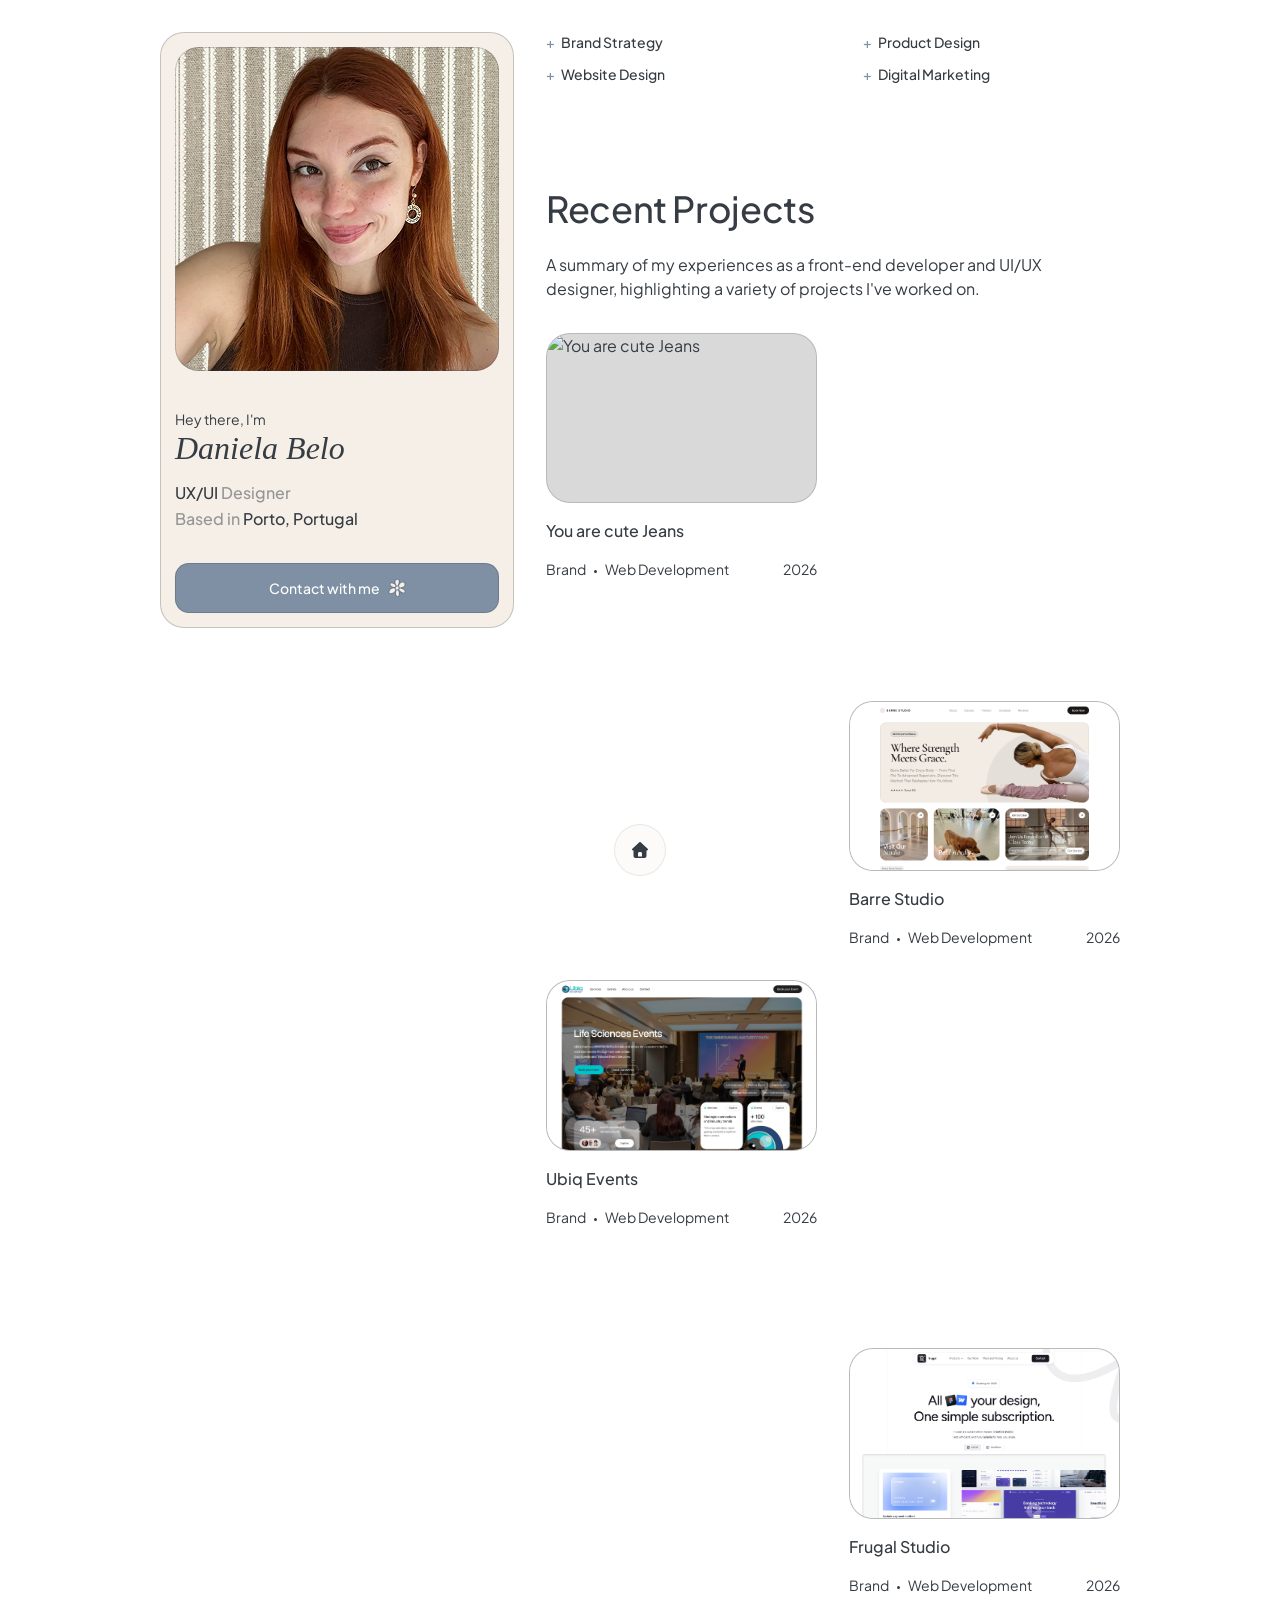
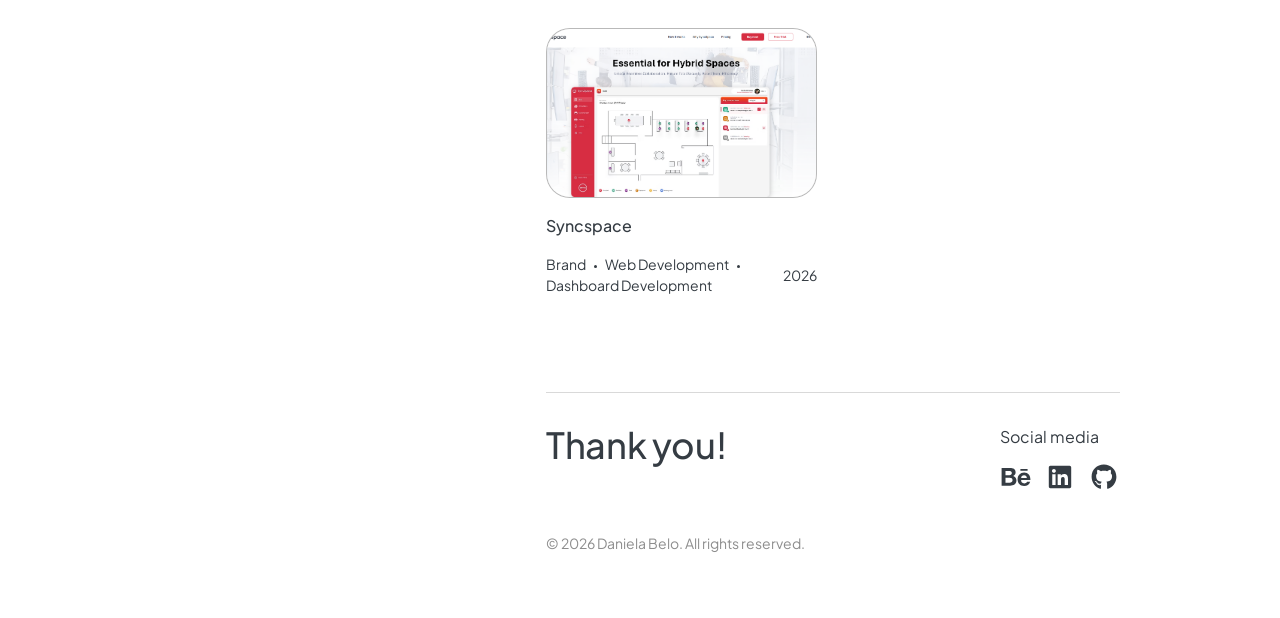
==== works.html @ 89399ab9 "Portfolio" ====
<!DOCTYPE html>
<html lang="en">
<head>
<meta charset="UTF-8">
<meta name="viewport" content="width=device-width, initial-scale=1.0">
<title>Recent Projects — Daniela Belo</title>
<link rel="preconnect" href="https://fonts.googleapis.com">
<link rel="preconnect" href="https://fonts.gstatic.com" crossorigin>
<link href="https://fonts.googleapis.com/css2?family=Plus+Jakarta+Sans:ital,wght@0,300;0,400;0,500;0,600;0,700&display=swap" rel="stylesheet">
<link rel="preconnect" href="https://fonts.googleapis.com">
<link rel="preconnect" href="https://fonts.gstatic.com" crossorigin>
<link href="https://fonts.googleapis.com/css2?family=Cormorant+Garamond:ital,wght@1,600&display=swap" rel="stylesheet">
<link rel="stylesheet" href="style.css">
</head>
<body>

<div class="page">

  <!-- PROFILE CARD (sticky) -->
  <aside class="profile">
    <div class="profile__card">
      <div class="profile__photo"><img src="assets/profile-photo.png" alt="Daniela Belo"></div>
      <div class="profile__info">
        <div class="profile__intro">
          <p class="profile__greeting">Hey there, I'm</p>
          <p class="profile__name">Daniela Belo</p>
        </div>
        <div class="profile__role">
          <p><span>UX/UI</span> <span class="muted">Designer</span></p>
          <p class="muted">Based in <span>Porto, Portugal</span></p>
        </div>
      </div>
      <a href="index.html#contact" class="btn btn--dark">Contact with me <img src="assets/flower3.svg" alt=""></a>
    </div>
  </aside>

  <!-- MAIN CONTENT -->
  <main class="content">

    <section id="home" class="hero">
      <div class="sub-title">
        <span>Brand Strategy</span>
        <span>Product Design</span>
        <span>Website Design</span>
        <span>Digital Marketing</span>
      </div>
    </section>

    <!-- PROJECTS LIST -->
    <section id="projects" class="works">
      <div class="works__intro">
        <h2>Recent Projects</h2>
        <p>A summary of my experiences as a front-end developer and UI/UX designer, highlighting a variety of projects I've worked on.</p>
      </div>

      <div class="works__grid">
        <div class="works__col">
          <a class="work-card" href="projects/project-youarecutejeans.html">
            <div class="work-card__image"><img src="assets/work-jeans.png" alt="You are cute Jeans"></div>
            <div class="work-card__info">
              <p class="work-card__title">You are cute Jeans</p>
              <div class="work-card__meta">
                <span>Brand<i class="dot"></i>Web Development</span>
                <span class="work-card__year">2026</span>
              </div>
            </div>
          </a>
          <a class="work-card" href="projects/project-ubiqevents.html">
            <div class="work-card__image"><img src="assets/work-ubiq.png" alt="Ubiq Events"></div>
            <div class="work-card__info">
              <p class="work-card__title">Ubiq Events</p>
              <div class="work-card__meta">
                <span>Brand<i class="dot"></i>Web Development</span>
                <span class="work-card__year">2026</span>
              </div>
            </div>
          </a>
          <a class="work-card" href="projects/project-syncspace.html">
            <div class="work-card__image"><img src="assets/work-syncspace.png" alt="Syncspace"></div>
            <div class="work-card__info">
              <p class="work-card__title">Syncspace</p>
              <div class="work-card__meta">
                <span>Brand<i class="dot"></i>Web Development<i class="dot"></i>Dashboard Development</span>
                <span class="work-card__year">2026</span>
              </div>
            </div>
          </a>
        </div>
        <div class="works__col works__col--offset">
          <a class="work-card" href="projects/project-barrestudio.html">
            <div class="work-card__image"><img src="assets/work-barre.png" alt="Barre Studio"></div>
            <div class="work-card__info">
              <p class="work-card__title">Barre Studio</p>
              <div class="work-card__meta">
                <span>Brand<i class="dot"></i>Web Development</span>
                <span class="work-card__year">2026</span>
              </div>
            </div>
          </a>
          <a class="work-card" href="projects/project-frugal.html">
            <div class="work-card__image"><img src="assets/work-frugal.png" alt="Frugal Studio"></div>
            <div class="work-card__info">
              <p class="work-card__title">Frugal Studio</p>
              <div class="work-card__meta">
                <span>Brand<i class="dot"></i>Web Development</span>
                <span class="work-card__year">2026</span>
              </div>
            </div>
          </a>
        </div>
      </div>
    </section>

    <!-- FOOTER -->
     <footer id="contact" class="footer">
  <hr class="footer__line">
  <div class="footer__row">
    <h2>Thank you!</h2>
    <div class="footer__social">
      <p>Social media</p>
      <div class="footer__icons">
        <a href="https://www.behance.net/bydanab" aria-label="Behance"><img src="assets/icon-behance.svg" alt="Behance"></a>
        <a href="https://www.linkedin.com/in/danabelo/" aria-label="LinkedIn"><img src="assets/icon-linkedin.svg" alt="LinkedIn"></a>
        <a href="https://github.com/bydanabelo" aria-label="GitHub"><img src="assets/icon-github.svg" alt="GitHub"></a>
      </div>
    </div>
  </div> 
  <p class="footer__credits">© 2026 Daniela Belo. All rights reserved.</p>
</footer>

  </main>

</div>

<!-- FLOATING MENU -->
<nav class="menu" aria-label="Menu">
  <img src="assets/house.svg" class="menu__icon" alt="Home" />
  
  <a href="#home">Home</a>
  <a href="#services">About</a>
  <a href="works.html">Projects</a>
</nav>

<script src="script.js"></script>
</body>
</html>
---- style.css ----
:root {
  --bg: #ffffff;
  --text: #353C43;
  --text-muted: #8d8d8d;
  --border: rgba(0,0,0,0.15);
  --card-bg: #ebebeb;
  --pill-bg: #cdcdcd;
  --dark: #111111;
  --dark-card: #515151;
  --radius-lg: 24px;
  --radius-md: 14px;
  --content-max: 736px;
}

* { margin: 0; padding: 0; box-sizing: border-box; }

html { scroll-behavior: smooth; }

.reveal {
  opacity: 0;
  transform: translateY(24px);
  transition: opacity 0.6s ease, transform 0.6s ease;
}
.reveal--visible {
  opacity: 1;
  transform: translateY(0);
}
@media (prefers-reduced-motion: reduce) {
  .reveal { opacity: 1; transform: none; transition: none; }
}

.works__col .work-card:nth-child(2) { transition-delay: 0.08s; }
.works__col .work-card:nth-child(3) { transition-delay: 0.16s; }
.services__list .service-card:nth-child(2) { transition-delay: 0.08s; }
.services__list .service-card:nth-child(3) { transition-delay: 0.16s; }
.timeline__list .exp-card:nth-child(2),
.freelancing__list .exp-card:nth-child(2) { transition-delay: 0.08s; }
.timeline__list .exp-card:nth-child(3) { transition-delay: 0.16s; }
.stats .stat:nth-child(2) { transition-delay: 0.06s; }
.stats .stat:nth-child(3) { transition-delay: 0.12s; }
.stats .stat:nth-child(4) { transition-delay: 0.18s; }

body {
  font-family: 'Plus Jakarta Sans', sans-serif;
  color: var(--text);
  background: var(--bg);
  line-height: 1.5;
}

a { text-decoration: none; color: inherit; }

h1, h2, h3 { font-weight: 500; line-height: 1.1; }

.dot {
  display: inline-block;
  width: 3px;
  height: 3px;
  border-radius: 50%;
  background: currentColor;
  margin: 0 8px;
  vertical-align: middle;
}

.plus { font-style: normal; margin-right: 4px; }

/* Buttons */
.btn {
  display: inline-flex;
  align-items: center;
  justify-content: center;
  width: 100%;
  padding: 0.85rem 1rem;
  border-radius: var(--radius-md);
  font-weight: 500;
  font-size: 0.875rem;
}
.btn--dark { background: var(--dark); color: #fff; gap: 8px; transition: filter 0.3s ease; }
.btn--dark img { width: 18px; height: 18px; }
.btn--dark:hover { filter: brightness(1.2); }

/* Page layout */
.page {
  max-width: 1440px;
  margin: 0 auto;
  padding: 32px 160px 0;
  display: flex;
  gap: 32px;
  align-items: stretch;
}

/* Profile card */
.profile { flex: 0 0 352px; }
.profile__card {
  position: sticky;
  top: 32px;
  border-radius: 24px;
  border: 1px solid rgba(53, 60, 67, 0.25);
  background: #F5EFE7;
  padding: 14px;
  display: flex;
  flex-direction: column;
  gap: 32px;
}

.profile__photo {
  border-radius: 24px;
}

.profile__info { 
  display: flex; 
  flex-direction: column; 
  gap: 14px;
 }

.profile__intro { 
  display: flex; 
  flex-direction: column;
  }

.profile__greeting { 
  font-size: 0.875rem; 
}

.profile__name { 
  color: #353C43;
  font-family: Cormorant;
  font-size: 2rem;
font-style: italic;
font-weight: 500;
line-height: normal;
}

.profile__role {
   display: flex; 
   flex-direction: column; 
   gap: 2px; 
   font-size: 1rem; 
   font-weight: 500; 
  }

.profile__role .muted { 
color: rgba(53, 60, 67, 0.50);; 
}
.profile__role span { 
  color: var(--text); 
}

.btn--dark {
border-radius: 14px;
border: 1px solid rgba(53, 60, 67, 0.25);
background: #7F90A4;
}
/* Content */
.content {
  flex: 1;
  max-width: var(--content-max);
  display: flex;
  flex-direction: column;
}
.content section {
  padding-top: 104px;
}
.content section:first-child { padding-top: 0; }
.content h2 {
  font-size: 2.25rem;
  letter-spacing: -0.01em;
}

/* Hero */
.sub-title {
  display: grid;
  grid-template-columns: repeat(2, auto);
  gap: 11px 68px;
  font-size: 0.875rem;
  font-weight: 500;
}

.sub-title span::before {
  content: "+";
  margin-right: 6px;
  color: #7F90A4;
}
.hero h1 {
  font-size: 2.25rem;
  margin-top: 104px;
  margin-bottom: 2rem;
  max-width: 500px;
}
.hero__text {
  font-size: 0.875rem;
  font-weight: 400;
  max-width: 544px;
}

span.font-cormorant { 
  font-family: 'Cormorant', serif; 
  font-style: italic;
  font-weight: 500;
  font-size: 3.2rem;
  line-height: normal;
}

/* Works */
.works__header {
  display: flex;
  justify-content: space-between;
  align-items: center;
  margin-bottom: 2rem;
}

.works__header h2 { max-width: 234px; 
}

.works__intro { margin-bottom: 2rem; display: flex; flex-direction: column; gap: 1.5rem; }
.works__intro p { font-size: 1rem; color: var(--text); max-width: 551px; }
.link-arrow { font-size: 0.875rem; font-weight: 500; color: var(--text-muted); white-space: nowrap; }
.link-arrow:hover { color: var(--text); }
.works__grid {
  display: grid;
  grid-template-columns: 1fr 1fr;
  gap: 32px;
  align-items: start;
}
.works__col { display: flex; flex-direction: column; gap: 400px; }
.works__col--offset { margin-top: 368px; }
.work-card { display: flex; flex-direction: column; gap: 16px; }
.work-card__image {
  width: 100%;
  aspect-ratio: 448 / 282;
  background: #d9d9d9;
  border: 1px solid var(--border);
  border-radius: var(--radius-lg);
  overflow: hidden;
}
.work-card__image img {
  width: 100%;
  height: 100%;
  object-fit: cover;
  object-position: top;
  display: block;
  transition: transform 0.3s ease;
}
.work-card:hover .work-card__image img { transform: scale(1.03); }
.work-card__info { display: flex; flex-direction: column; gap: 16px; }
.work-card__title { font-size: 1rem; font-weight: 500; }
.work-card__meta {
  display: flex;
  justify-content: space-between;
  align-items: center;
  font-size: 0.875rem;
  color: var(--text);
}
.work-card__year { white-space: nowrap; }

/* Services */
.services h2 { margin-bottom: 2rem; 
  max-width: 234px; 
}
.services__list { display: flex; flex-direction: column; gap: 16px; }
.service-card {
  background: #F5EFE7;
  border: 1px solid var(--border);
  border-radius: var(--radius-md);
  padding: 26px;
  cursor: pointer;
  transition: background 0.3s ease, color 0.3s ease;
  color: #7A8B9B;
}
.service-card.is-open { 
  background: #7F90A4; 
  color: #F2ECE4; 
}

.service-card__top {
  display: flex;
  justify-content: space-between;
  align-items: center;
  gap: 1rem;
  flex-wrap: wrap;
}
.service-card h3 { font-size: 1.5rem; }
.service-card__tags { display: flex; gap: 14px; flex-wrap: wrap; }
.service-card__tags span {
  display: inline-flex;
  align-items: center;
  background: #EDE7DF;
  color: rgba(53, 60, 67, 0.50);
  border-radius: 100px;
  border: 1px solid rgba(53, 60, 67, 0.25);
  padding: 10px 14px;
  font-size: 0.875rem;
  font-weight: 400;
  white-space: nowrap;
  transition: background 0.3s ease;
}
.service-card.is-open .service-card__tags span { 
  background: rgba(53, 60, 67, 0.25); 
  border: 1px solid rgba(53, 60, 67, 0.15);
  color: #F2ECE4;
}

.service-card__reveal {
  display: grid;
  grid-template-rows: 0fr;
  margin-top: 0;
  transition: grid-template-rows 0.55s cubic-bezier(0.22, 1, 0.36, 1), margin-top 0.45s cubic-bezier(0.22, 1, 0.36, 1);
}
.service-card.is-open .service-card__reveal {
  grid-template-rows: 1fr;
  margin-top: 2rem;
}
.service-card__desc {
  max-width: 376px;
  font-size: 0.875rem;
  min-height: 0;
  overflow: hidden;
  opacity: 0;
  transform: translateY(8px);
  transition: opacity 0.4s ease 0.05s, transform 0.5s cubic-bezier(0.22, 1, 0.36, 1) 0.05s;
  margin-left: auto;
}
.service-card.is-open .service-card__desc {
  opacity: 1;
  transform: translateY(0);
}

/* Experience / Freelancing shared */
.experience h2, .freelancing h2 { margin-bottom: 2rem;
max-width: 234px; }
.timeline { position: relative; }
.timeline__rail {
  position: absolute;
  top: 0;
  bottom: 0;
  left: 14px;
  width: 2px;
  background: #BCB8B3;
  overflow: hidden;
}
.timeline__progress {
  position: absolute;
  left: 0;
  top: 0;
  width: 100%;
  height: 0;
  background: rgba(53, 60, 67, 1);
  transition: height 0.3s cubic-bezier(0.22, 1, 0.36, 1);
}
.timeline__list {
  display: flex;
  flex-direction: column;
  gap: 24px;
  padding-left: 96px;
}
.freelancing__list {
  display: flex;
  flex-direction: column;
  gap: 24px;
}
.timeline__list .exp-card::before { display: none; }

/* Peças de xadrez na timeline */
.exp-card__piece {
  position: absolute;
  left: -100px;
  top: 19px;
  width: 38px;
  height: 38px;
  display: flex;
  align-items: center;
  justify-content: center;
  background: var(--bg);
  border-radius: 50%;
  color: #BCB8B3;
  transition: color 0.45s ease, transform 0.45s ease;
  z-index: 2;
}
.exp-card__piece svg { width: 30px; height: 30px; display: block; }
.timeline__list .exp-card.is-active .exp-card__piece {
  color: rgba(53, 60, 67, 1);
  transform: scale(1.08);
}
.exp-card {
  background: #F5EFE7;
  border: 1px solid var(--border);
  border-radius: var(--radius-md);
  padding: 26px;
  display: flex;
  flex-direction: column;
  gap: 2rem;
  position: relative;
}
.exp-card h3 { font-size: 1.5rem; }
.exp-card__desc { font-size: 1rem; max-width: 533px; }
.exp-card__meta {
  display: flex;
  justify-content: space-between;
  align-items: center;
  flex-wrap: wrap;
  gap: 1rem;
}
.exp-card__tags { display: flex; gap: 32px; flex-wrap: wrap; }
.exp-card__tags span, .exp-card__period {
border-radius: 100px;
border: 1px solid rgba(53, 60, 67, 0.25);
background: #7F90A4;
  padding: 10px 14px;
  font-size: 0.875rem;
  font-weight: 500;
  white-space: nowrap;
  color: #F5EFE7;
}
.exp-card__logo {
  position: absolute;
  top: 26px;
  right: 26px;
  object-fit: contain;
  border-radius: 10px;
}
.exp-card__logo--wide { width: auto; max-width: 180px; height: 40px; border-radius: 6px; }

/* Project detail page */
.project { display: flex; flex-direction: column; gap: 60px; }
.project__image {
  width: 100%;
  aspect-ratio: 736 / 369;
  background: #d9d9d9;
  border: 1px solid var(--border);
  border-radius: var(--radius-lg);
  overflow: hidden;
}
.project__image img,
.project__image video,
.project__image iframe { 
  width: 100%; 
  height: 100%; 
  object-fit: cover; 
  object-position: top; 
  display: block;
   border: 0; 
  }

.project__image--tall { aspect-ratio: 736 / 369; object-position: center; }
.project__pair { display: flex; gap: 32px; }
.project__pair .project__image { flex: 1; aspect-ratio: 352 / 369; }
.project__block { display: flex; flex-direction: column; gap: 1rem; }
.project__block h3 { font-size: 1.5rem; }
.project__block p { font-size: 0.875rem; }
.project__block ul { 
  padding-left: 1.25rem; 
  display: flex; 
  flex-direction: column; 
  gap: 0.5rem; 
  font-size: 0.875rem; 
}

.scope-list li { margin-bottom: 0.6rem; line-height: 1.5; }
.scope-list li ul { margin-top: 1rem; }


.project__meta { font-size: 0.875rem; }

/* Footer */
.footer { padding-top: 96px; padding-bottom: 4rem; }
.footer__line { border: none; border-top: 1px solid var(--border); margin-bottom: 32px; }
.footer__row {
  display: flex;
  justify-content: space-between;
  align-items: flex-start;
  gap: 2rem;
}
.footer__row h2 { font-size: 2.25rem; }

.footer__social { display: flex; flex-direction: column; gap: 12px; align-items: flex-start; }
.footer__social p { font-size: 1rem; margin: 0; }

/* New container style to align icons side-by-side */
.footer__icons {
  display: flex;
  gap: 12px; /* Space between icons */
}

.footer__social a {
  width: 32px;
  height: 32px;
  display: flex;
  align-items: center;
  justify-content: center;
}
.footer__social img { width: 32px; height: 32px; }

/* Changed text-align to left to match your screenshot */
.footer__credits { margin-top: 2.5rem; font-size: 0.875rem; color: var(--text-muted); text-align: left; }


/* Floating menu */
.menu {
  position: fixed;
  bottom: 24px;
  left: 50%;
  transform: translateX(-50%);
  display: flex;
  align-items: center;
  justify-content: center;
  gap: 0;
  width: 52px;
  height: 52px;
  padding: 0;
 background: rgba(245, 239, 231, 0.25);
  backdrop-filter: blur(10px);
  -webkit-backdrop-filter: blur(10px);
  border: 1px solid rgba(53, 60, 67, 0.10);
  border-radius: 100px;
  font-size: 0.875rem;
  font-weight: 500;
  text-transform: uppercase;
  white-space: nowrap;
  overflow: hidden;
  z-index: 100;
  transition: width 0.55s cubic-bezier(0.68, -0.45, 0.27, 1.45),
              gap 0.45s cubic-bezier(0.68, -0.45, 0.27, 1.45),
              padding 0.45s cubic-bezier(0.68, -0.45, 0.27, 1.45);
}
.menu:hover,
.menu:focus-within {
  width: 300px;
  gap: 24px;
  padding: 0 24px;
}
.menu__icon {
  position: absolute;
  left: 50%;
  top: 50%;
  width: 20px; 
  height: 20px;
  transform: translate(-50%, -50%); 
  color: #353C43; 
  transition: opacity 0.25s ease; 
}
.menu:hover .menu__icon,
.menu:focus-within .menu__icon { opacity: 0; }
.menu a {
  opacity: 0;
  max-width: 0;
  overflow: hidden;
  transform: translateY(6px);
  transition: opacity 0.3s ease, max-width 0.45s cubic-bezier(0.22, 1, 0.36, 1), transform 0.4s cubic-bezier(0.22, 1, 0.36, 1), color 0.2s ease;
}
.menu:hover a,
.menu:focus-within a {
  opacity: 1;
  max-width: 120px;
  transform: translateY(0);
}
.menu:hover a:nth-child(3),
.menu:focus-within a:nth-child(3) { transition-delay: 0.06s; }
.menu:hover a:nth-child(4),
.menu:focus-within a:nth-child(4) { transition-delay: 0.12s; }
.menu a:hover { color: #7F90A4; }

/* Responsive */
@media (max-width: 1100px) {
  .page { padding: 24px 32px 32px; gap: 40px; }
  .content { max-width: none; }
}

@media (max-width: 900px) {
  .page { flex-direction: column; padding-bottom: 100px; }
  .content { order: 1; }
  .profile { flex: none; width: 100%; max-width: 360px; }
  .profile__card { position: static; }
  .works__grid { grid-template-columns: 1fr; }
  .works__col--offset { margin-top: 0; }
  .works__col { gap: 32px; }
  .timeline__list { padding-left: 0; }
  .timeline__rail { display: none; }
  .timeline__list .exp-card::before { display: none; }
  .exp-card__piece { display: none; }
  .exp-card__tags { gap: 12px; }
  .project__pair { flex-direction: column; }
}

@media (min-width: 2200px) {
  :root { --content-max: 880px; }
  .page { max-width: 1700px; }
}

@media (max-width: 600px) {
  .sub-title { grid-template-columns: 1fr; gap: 11px; }
  .hero h1, .works__header h2, .services h2, .footer__row h2 { font-size: 1.75rem; }
  .footer__row { flex-direction: column; gap: 1.5rem; }
  .menu { width: auto; height: auto; gap: 16px; padding: 12px 18px; font-size: 0.75rem; overflow: visible; }
  .menu__icon { display: none; }
  .menu a { opacity: 1; max-width: none; transform: none; }
}
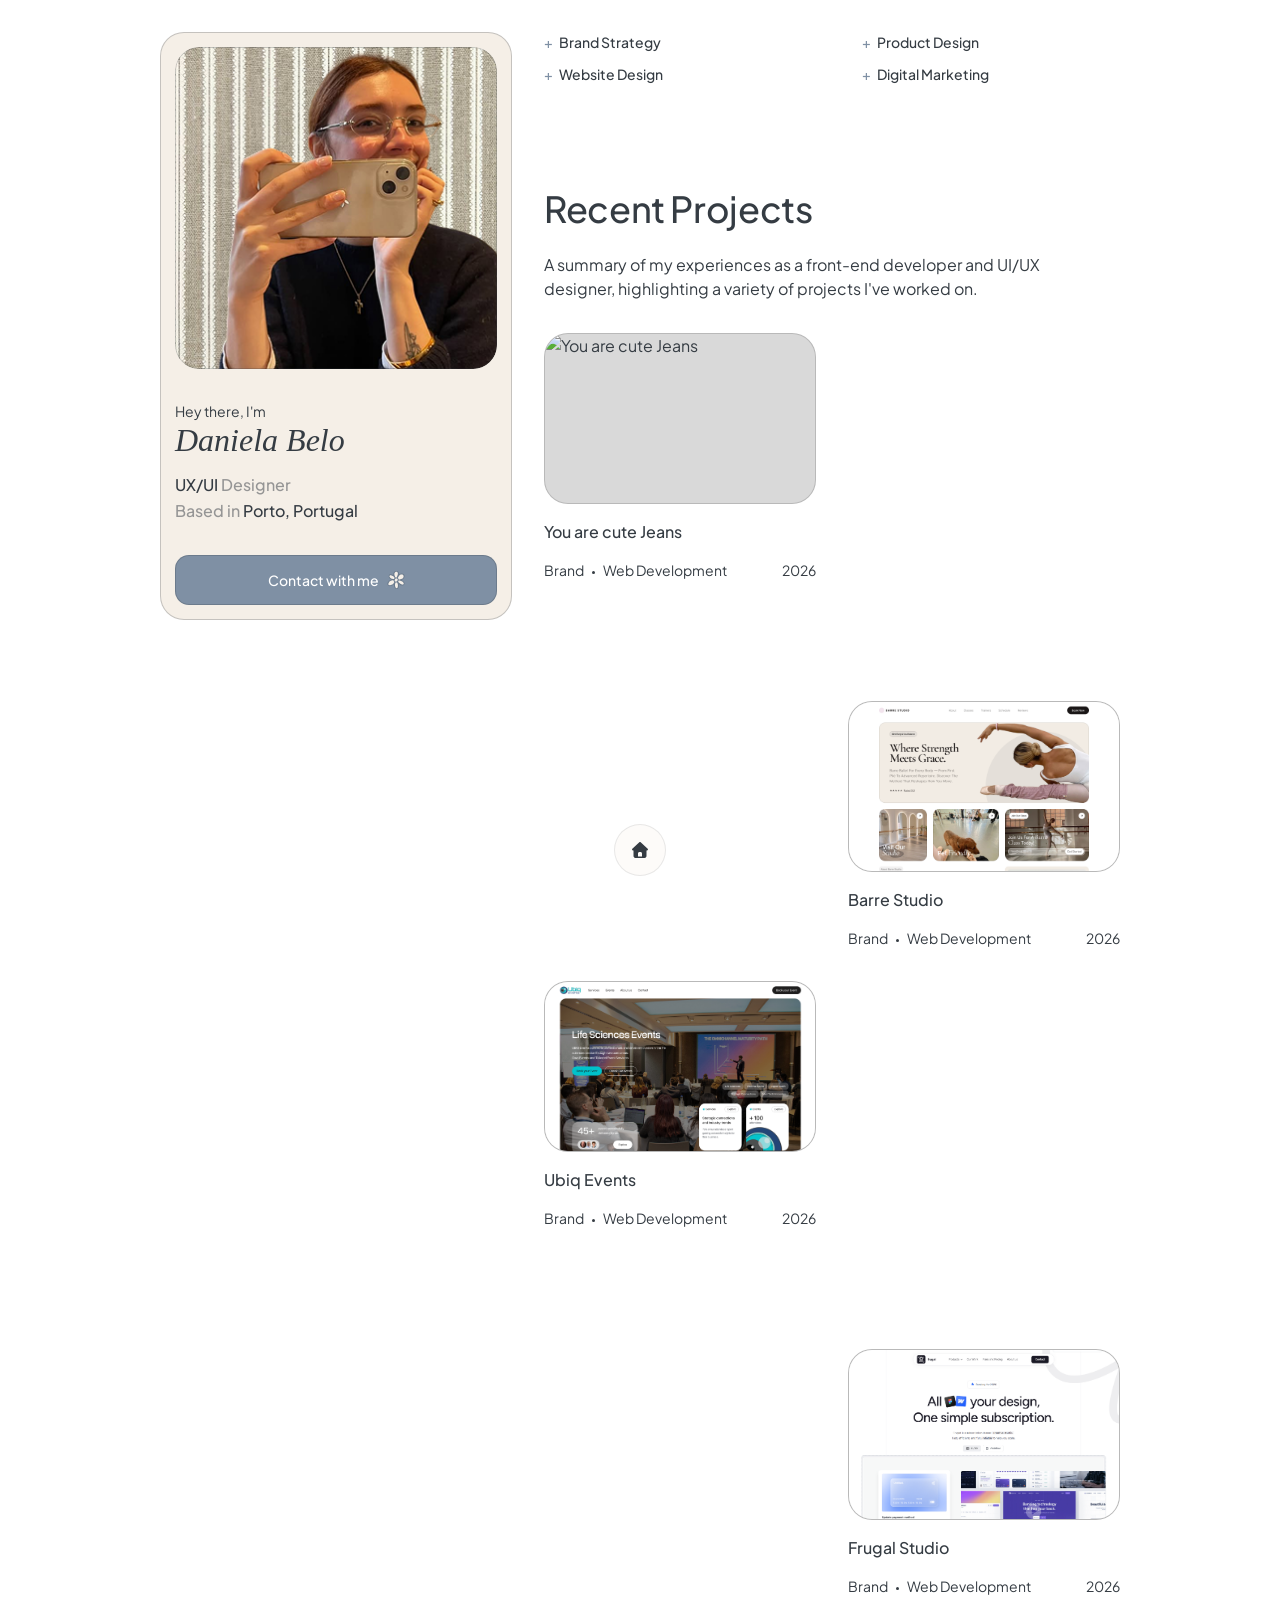
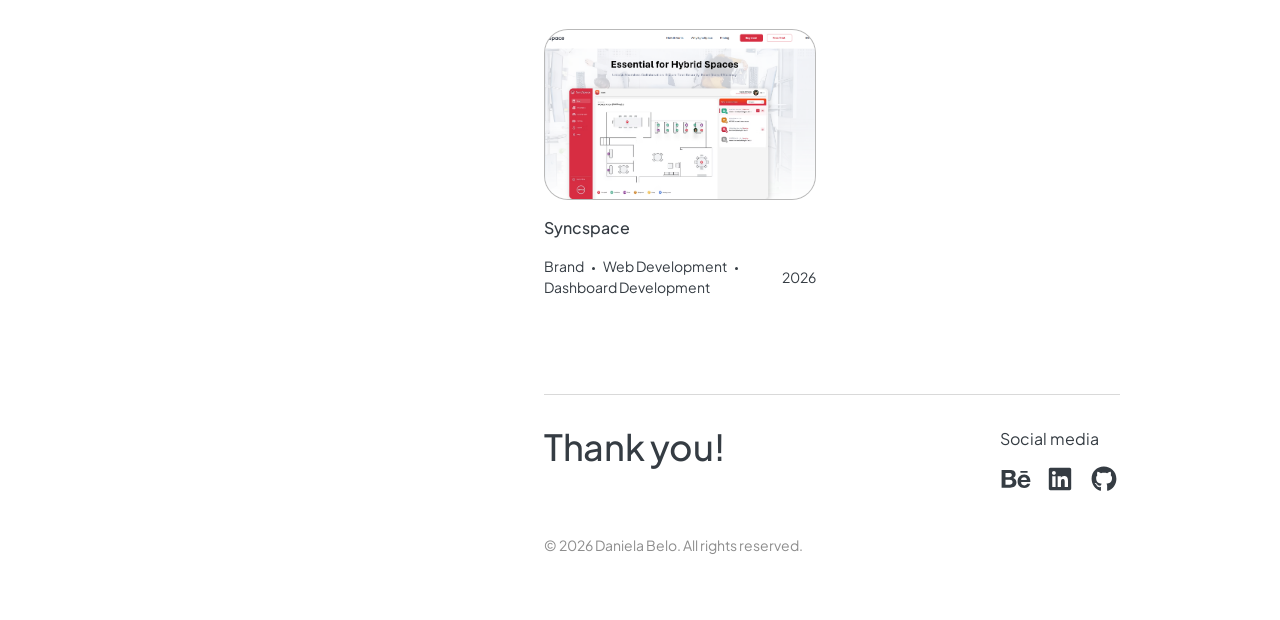
==== commit 395bea4e: "icon_svg_link" ====
--- a/works.html
+++ b/works.html
@@ -4,6 +4,7 @@
 <meta charset="UTF-8">
 <meta name="viewport" content="width=device-width, initial-scale=1.0">
 <title>Recent Projects — Daniela Belo</title>
+<link rel="icon" type="image/svg+xml" href="assets/flower3.svg">
 <link rel="preconnect" href="https://fonts.googleapis.com">
 <link rel="preconnect" href="https://fonts.gstatic.com" crossorigin>
 <link href="https://fonts.googleapis.com/css2?family=Plus+Jakarta+Sans:ital,wght@0,300;0,400;0,500;0,600;0,700&display=swap" rel="stylesheet">
--- a/style.css
+++ b/style.css
@@ -104,6 +104,14 @@
 
 .profile__photo {
   border-radius: 24px;
+  aspect-ratio: 1 / 1;
+  overflow: hidden;
+}
+.profile__photo img {
+  width: 100%;
+  height: 100%;
+  object-fit: cover;
+  display: block;
 }
 
 .profile__info { 
@@ -415,7 +423,6 @@
   top: 26px;
   right: 26px;
   object-fit: contain;
-  border-radius: 10px;
 }
 .exp-card__logo--wide { width: auto; max-width: 180px; height: 40px; border-radius: 6px; }
 
@@ -566,9 +573,12 @@
 
 @media (max-width: 900px) {
   .page { flex-direction: column; padding-bottom: 100px; }
-  .content { order: 1; }
-  .profile { flex: none; width: 100%; max-width: 360px; }
+  .content { display: contents; }
+  .hero { display: contents; }
+  .sub-title { order: -2; }
+  .profile { flex: none; width: 100%; max-width: 360px; order: -1; }
   .profile__card { position: static; }
+  .hero h1 { margin-top: 0; margin-bottom: 0; }
   .works__grid { grid-template-columns: 1fr; }
   .works__col--offset { margin-top: 0; }
   .works__col { gap: 32px; }
@@ -576,6 +586,8 @@
   .timeline__rail { display: none; }
   .timeline__list .exp-card::before { display: none; }
   .exp-card__piece { display: none; }
+  .exp-card__logo { position: static; align-self: flex-start; width: auto; max-height: 40px; }
+  .exp-card h3 { order: -1; }
   .exp-card__tags { gap: 12px; }
   .project__pair { flex-direction: column; }
 }
@@ -589,7 +601,22 @@
   .sub-title { grid-template-columns: 1fr; gap: 11px; }
   .hero h1, .works__header h2, .services h2, .footer__row h2 { font-size: 1.75rem; }
   .footer__row { flex-direction: column; gap: 1.5rem; }
-  .menu { width: auto; height: auto; gap: 16px; padding: 12px 18px; font-size: 0.75rem; overflow: visible; }
+  .menu,
+  .menu:hover,
+  .menu:focus-within {
+    width: auto;
+    height: auto;
+    gap: 16px;
+    padding: 12px 18px;
+    font-size: 0.75rem;
+    overflow: visible;
+    transition: none;
+  }
   .menu__icon { display: none; }
-  .menu a { opacity: 1; max-width: none; transform: none; }
+  .menu a {
+    opacity: 1;
+    max-width: none;
+    transform: none;
+    transition: color 0.2s ease;
+  }
 }
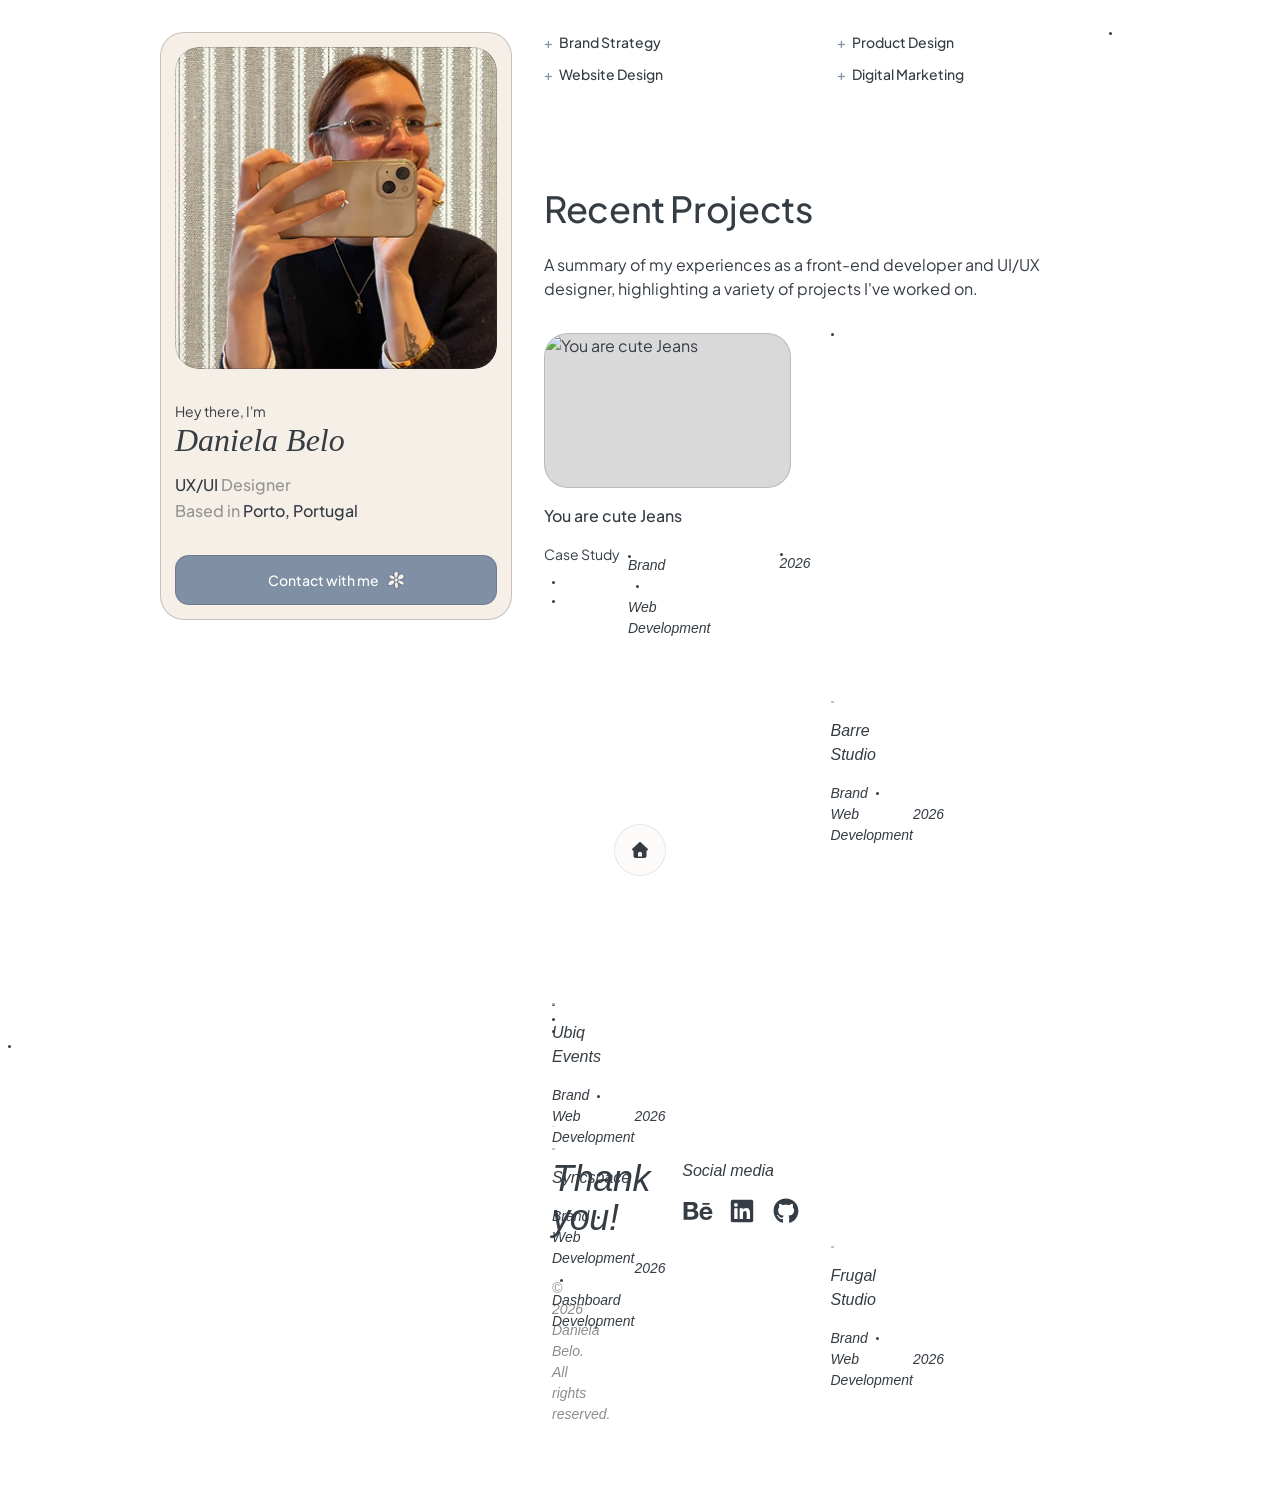
==== commit 63d4305d: "project__bettertext" ====
--- a/works.html
+++ b/works.html
@@ -31,7 +31,7 @@
           <p class="muted">Based in <span>Porto, Portugal</span></p>
         </div>
       </div>
-      <a href="index.html#contact" class="btn btn--dark">Contact with me <img src="assets/flower3.svg" alt=""></a>
+      <a href="mailto:dabelo1997@gmail.com" class="btn btn--dark">Contact with me <img src="assets/flower3.svg" alt=""></a>
     </div>
   </aside>
 
@@ -61,7 +61,7 @@
             <div class="work-card__info">
               <p class="work-card__title">You are cute Jeans</p>
               <div class="work-card__meta">
-                <span>Brand<i class="dot"></i>Web Development</span>
+                <span>Case Study<i class="dot"> Brand<i class="dot"></i>Web Development</span>
                 <span class="work-card__year">2026</span>
               </div>
             </div>
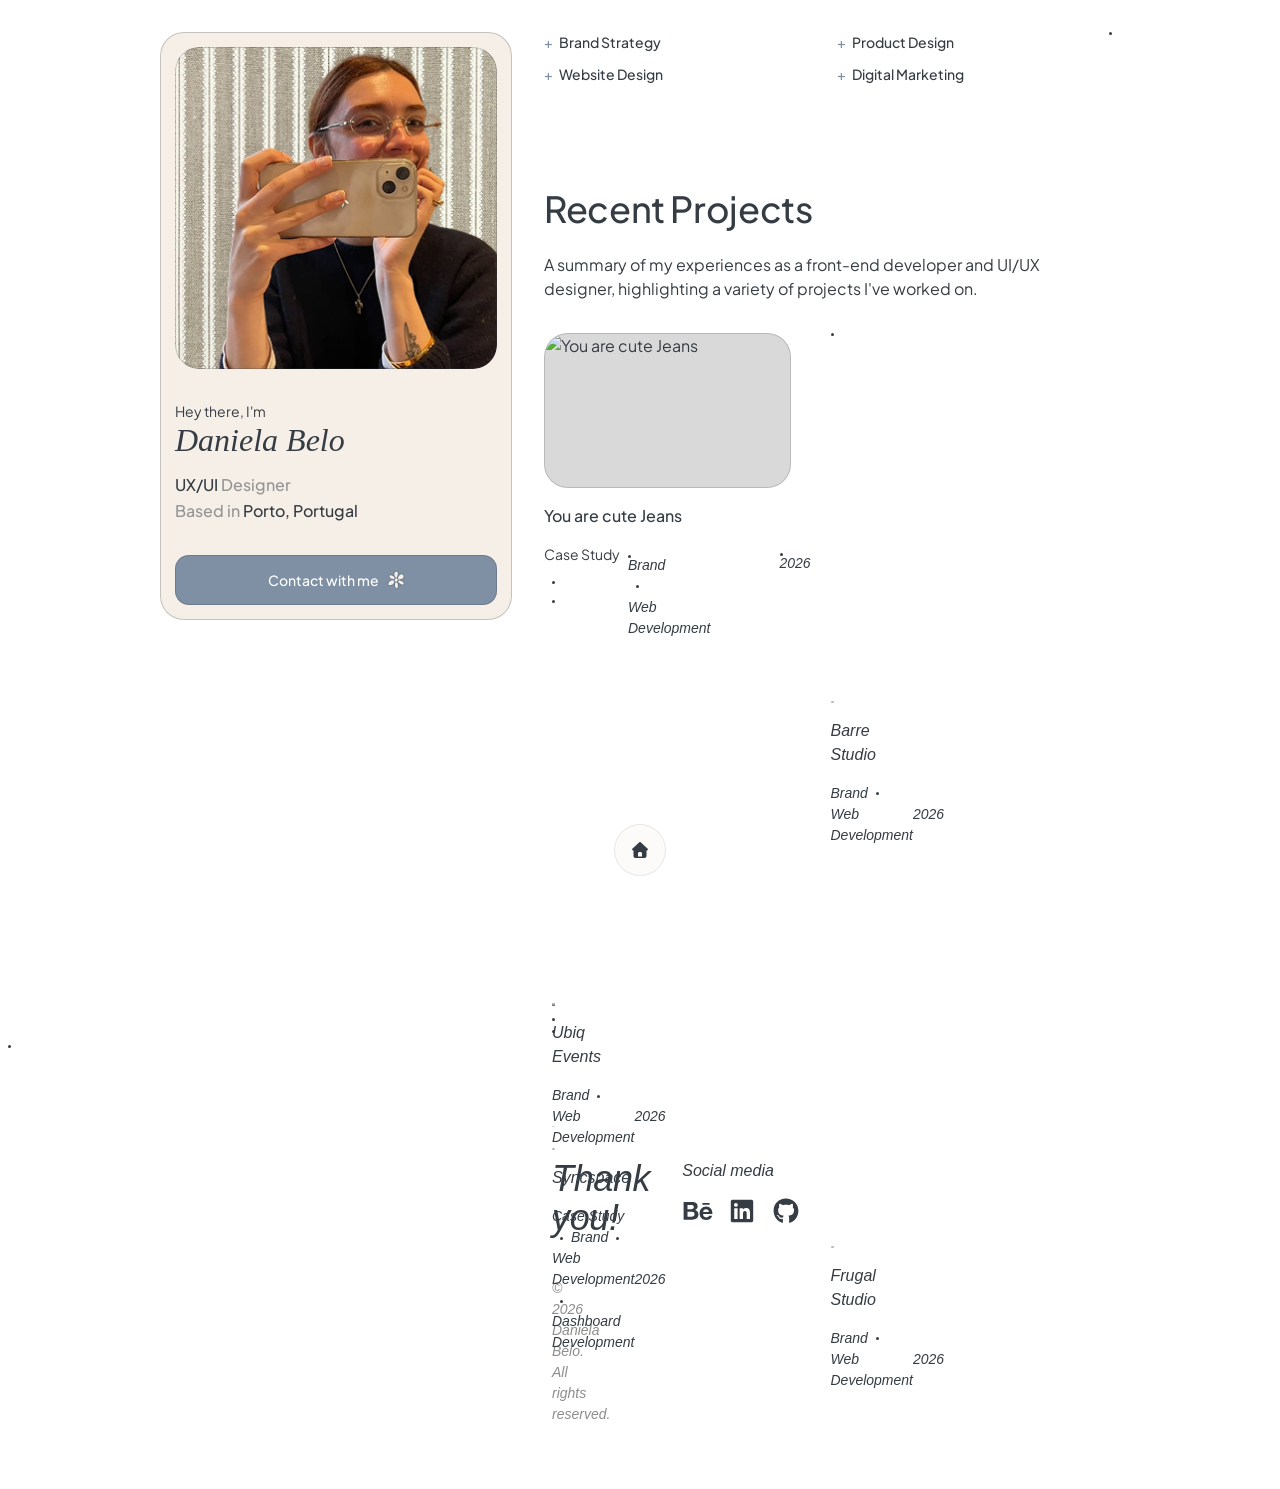
==== commit ed8bc3b5: "update" ====
--- a/works.html
+++ b/works.html
@@ -81,7 +81,7 @@
             <div class="work-card__info">
               <p class="work-card__title">Syncspace</p>
               <div class="work-card__meta">
-                <span>Brand<i class="dot"></i>Web Development<i class="dot"></i>Dashboard Development</span>
+                <span>Case Study <i class="dot"> </i>Brand<i class="dot"></i>Web Development<i class="dot"></i>Dashboard Development</span>
                 <span class="work-card__year">2026</span>
               </div>
             </div>
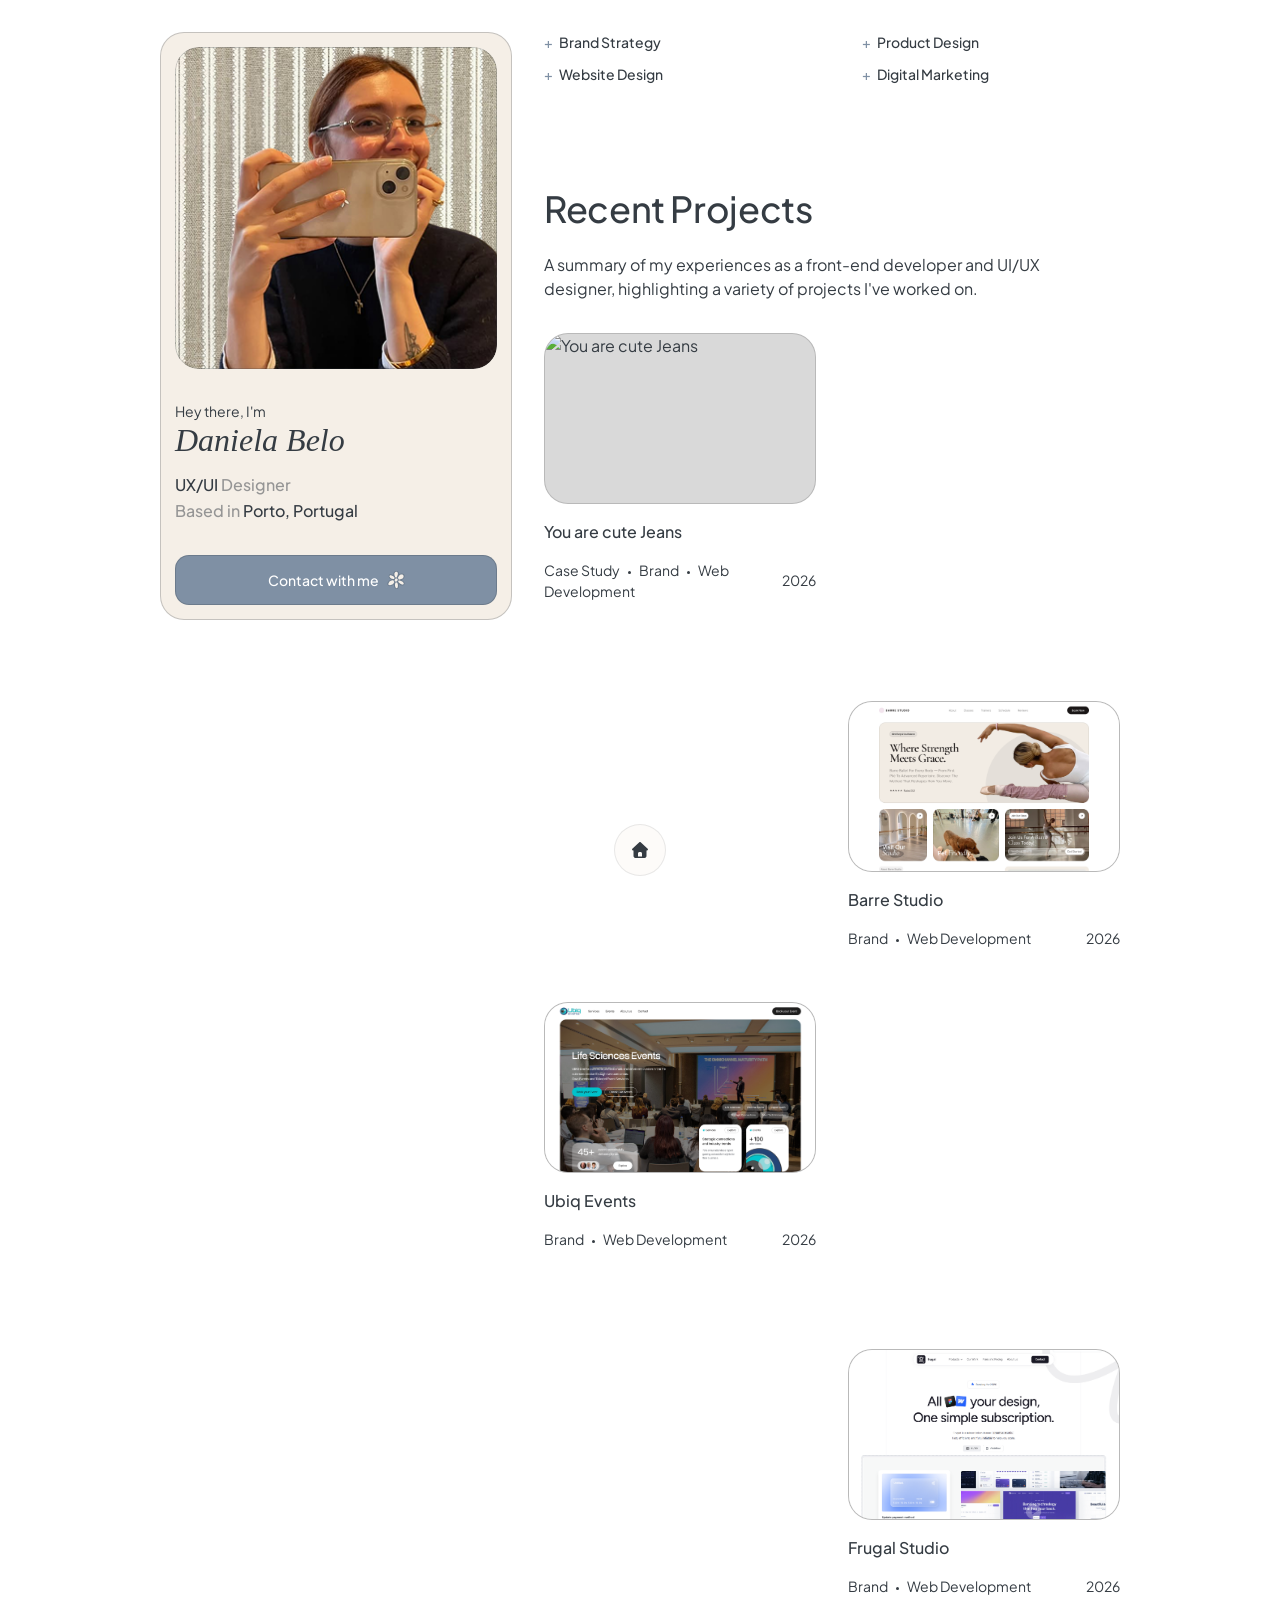
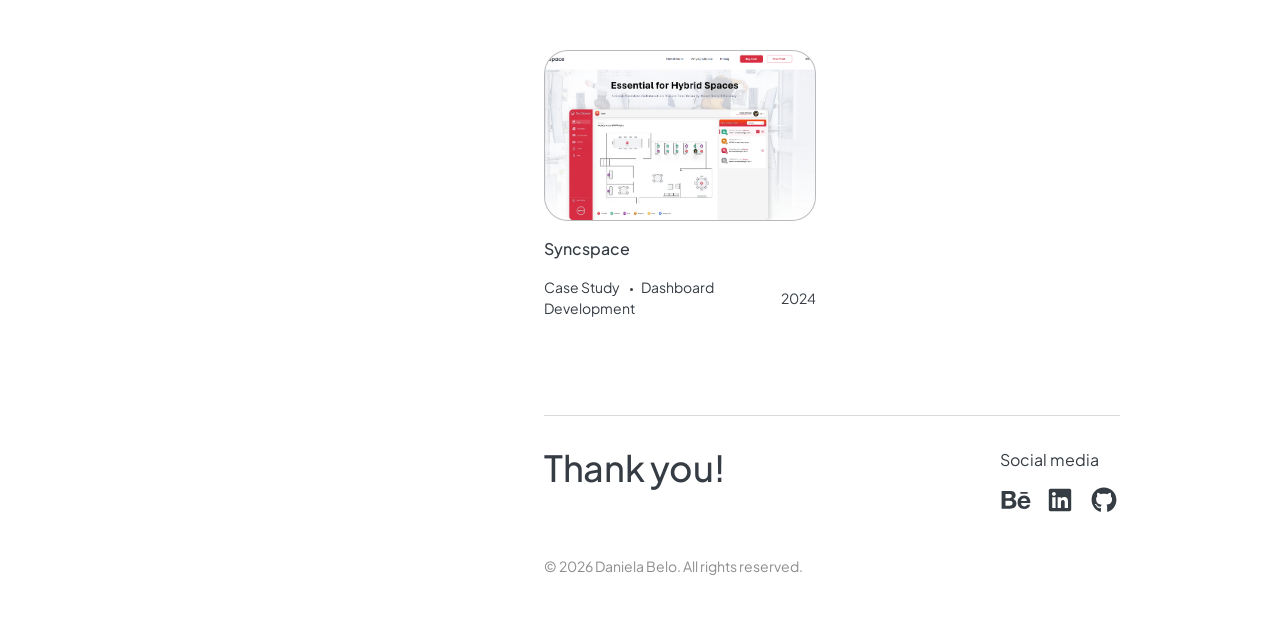
==== commit 1081d2ff: "Update works.html" ====
--- a/works.html
+++ b/works.html
@@ -61,7 +61,7 @@
             <div class="work-card__info">
               <p class="work-card__title">You are cute Jeans</p>
               <div class="work-card__meta">
-                <span>Case Study<i class="dot"> Brand<i class="dot"></i>Web Development</span>
+                <span>Case Study<i class="dot"></i>Brand<i class="dot"></i>Web Development</span>
                 <span class="work-card__year">2026</span>
               </div>
             </div>
@@ -81,8 +81,8 @@
             <div class="work-card__info">
               <p class="work-card__title">Syncspace</p>
               <div class="work-card__meta">
-                <span>Case Study <i class="dot"> </i>Brand<i class="dot"></i>Web Development<i class="dot"></i>Dashboard Development</span>
-                <span class="work-card__year">2026</span>
+                <span>Case Study <i class="dot"></i>Dashboard Development</span>
+                <span class="work-card__year">2024</span>
               </div>
             </div>
           </a>
